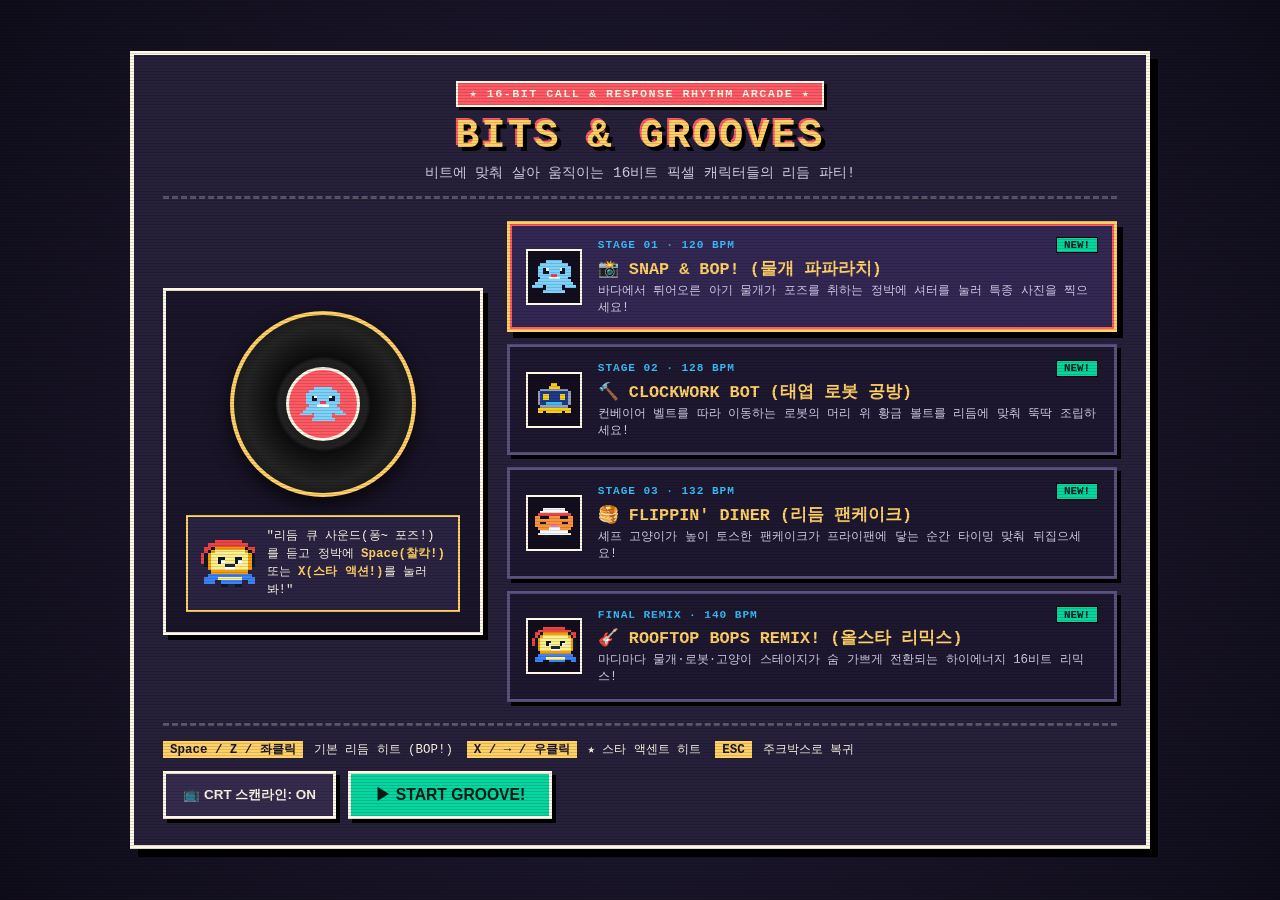
==== index.html @ bccb29a6 "Add BITS & GROOVES 16-bit rhythm game and GitHub Pages auto-deploy" ====
<!DOCTYPE html>
<html lang="ko">
<head>
  <meta charset="UTF-8" />
  <meta name="viewport" content="width=device-width, initial-scale=1.0" />
  <title>BITS &amp; GROOVES — 16-Bit Rhythm Arcade</title>
  <link rel="stylesheet" href="./static/style.css" />
</head>
<body class="crt-active">
  <!-- 전체 화면 16비트 픽셀 아트 캔버스 -->
  <canvas id="rhythmCanvas"></canvas>

  <!-- 1. 레트로 LP 주크박스 스테이지 선택 화면 -->
  <div id="jukeboxScreen" class="jukebox-overlay">
    <div class="arcade-cabinet">
      <header class="cabinet-marquee">
        <div class="pixel-tag">★ 16-BIT CALL &amp; RESPONSE RHYTHM ARCADE ★</div>
        <h1 class="logo-text">BITS &amp; GROOVES</h1>
        <p class="logo-sub">비트에 맞춰 살아 움직이는 16비트 픽셀 캐릭터들의 리듬 파티!</p>
      </header>

      <div class="jukebox-body">
        <div class="turntable-panel">
          <div class="vinyl-disc" id="vinylDisc">
            <div class="vinyl-grooves"></div>
            <div class="vinyl-label" id="vinylLabel">
              <img id="vinylIcon" src="./assets/sprites/stage_seal.png" alt="Stage" />
            </div>
          </div>
          <div class="dj-mascot-box">
            <img src="./assets/sprites/dj_bopper.png" alt="DJ Bopper" class="dj-sprite" />
            <div class="dj-speech" id="djSpeech">
              "리듬 큐 사운드(퐁~ 포즈!)를 듣고 정박에 <b>Space(찰칵!)</b> 또는 <b>X(스타 액션!)</b>를 눌러봐!"
            </div>
          </div>
        </div>

        <div class="stage-list-panel">
          <div class="cartridge-card selected" data-stage="seal">
            <img src="./assets/sprites/stage_seal.png" alt="Seal" />
            <div class="cart-info">
              <div class="cart-top">
                <span class="stage-num">STAGE 01 · 120 BPM</span>
                <span class="best-badge" id="best_seal">NEW!</span>
              </div>
              <h3>📸 SNAP &amp; BOP! (물개 파파라치)</h3>
              <p>바다에서 튀어오른 아기 물개가 포즈를 취하는 정박에 셔터를 눌러 특종 사진을 찍으세요!</p>
            </div>
          </div>

          <div class="cartridge-card" data-stage="bot">
            <img src="./assets/sprites/stage_bot.png" alt="Bot" />
            <div class="cart-info">
              <div class="cart-top">
                <span class="stage-num">STAGE 02 · 128 BPM</span>
                <span class="best-badge" id="best_bot">NEW!</span>
              </div>
              <h3>🔨 CLOCKWORK BOT (태엽 로봇 공방)</h3>
              <p>컨베이어 벨트를 따라 이동하는 로봇의 머리 위 황금 볼트를 리듬에 맞춰 뚝딱 조립하세요!</p>
            </div>
          </div>

          <div class="cartridge-card" data-stage="cat">
            <img src="./assets/sprites/stage_cat.png" alt="Cat" />
            <div class="cart-info">
              <div class="cart-top">
                <span class="stage-num">STAGE 03 · 132 BPM</span>
                <span class="best-badge" id="best_cat">NEW!</span>
              </div>
              <h3>🥞 FLIPPIN' DINER (리듬 팬케이크)</h3>
              <p>셰프 고양이가 높이 토스한 팬케이크가 프라이팬에 닿는 순간 타이밍 맞춰 뒤집으세요!</p>
            </div>
          </div>

          <div class="cartridge-card remix-card" data-stage="remix">
            <img src="./assets/sprites/dj_bopper.png" alt="Remix" />
            <div class="cart-info">
              <div class="cart-top">
                <span class="stage-num">FINAL REMIX · 140 BPM</span>
                <span class="best-badge" id="best_remix">NEW!</span>
              </div>
              <h3>🎸 ROOFTOP BOPS REMIX! (올스타 리믹스)</h3>
              <p>마디마다 물개·로봇·고양이 스테이지가 숨 가쁘게 전환되는 하이에너지 16비트 리믹스!</p>
            </div>
          </div>
        </div>
      </div>

      <footer class="cabinet-footer">
        <div class="controls-pill">
          <span><b>Space / Z / 좌클릭</b> 기본 리듬 히트 (BOP!)</span>
          <span><b>X / → / 우클릭</b> ★ 스타 액센트 히트</span>
          <span><b>ESC</b> 주크박스로 복귀</span>
        </div>
        <div class="footer-btns">
          <button id="crtToggleBtn" class="btn-pixel-sub" type="button">📺 CRT 스캔라인: ON</button>
          <button id="playStageBtn" class="btn-pixel-main" type="button">▶ START GROOVE!</button>
        </div>
      </footer>
    </div>
  </div>

  <!-- 2. 인게임 상단 레트로 HUD -->
  <div id="inGameHud" class="ingame-hud hidden">
    <div class="hud-left-box">
      <button id="backToMenuBtn" class="hud-pixel-btn" type="button">◀ JUKEBOX [ESC]</button>
      <div class="song-banner">
        <strong id="hudSongTitle">SNAP &amp; BOP!</strong>
        <span id="hudBpmTag">120 BPM</span>
      </div>
    </div>

    <div class="hud-center-box">
      <div class="groove-meter-wrap">
        <span class="groove-label">GROOVE METER</span>
        <div class="groove-bar-track">
          <div id="grooveBarFill" class="groove-bar-fill" style="width: 50%"></div>
        </div>
      </div>
    </div>

    <div class="hud-right-box">
      <div class="score-plate">
        <span>SCORE</span>
        <strong id="hudScore">000000</strong>
      </div>
      <div class="combo-plate">
        <span>STREAK</span>
        <strong id="hudStreak">0</strong>
      </div>
      <button id="muteBtn" class="hud-pixel-btn" type="button">🔊</button>
    </div>
  </div>

  <!-- 3. 스테이지 결과(Results) 성적표 모달 -->
  <div id="resultModal" class="jukebox-overlay hidden">
    <div class="result-card">
      <div class="pixel-tag">★ STAGE CLEAR REPORT ★</div>
      <h2 id="resStageTitle">SNAP &amp; BOP!</h2>

      <div class="rank-seal-row">
        <div id="resRankBadge" class="rank-emblem">S</div>
        <div class="res-comment-box">
          <h3 id="resHeadline">SUPERB GROOVE!!</h3>
          <p id="resComment">박자 감각이 완벽해요! 모든 물개들이 당신의 카메라 앞에서 춤을 췄습니다!</p>
        </div>
      </div>

      <div class="res-stats-grid">
        <div class="r-stat"><span>최종 스코어</span><b id="resScore">12,400</b></div>
        <div class="r-stat"><span>정확도 (Accuracy)</span><b id="resAccuracy">96.4%</b></div>
        <div class="r-stat"><span>최대 콤보</span><b id="resMaxCombo">28</b></div>
        <div class="r-stat"><span>BOP! / GOOD / MISS</span><b id="resBreakdown">24 / 2 / 0</b></div>
      </div>

      <div class="res-actions">
        <button id="retryStageBtn" class="btn-pixel-main" type="button">🔄 다시 플레이</button>
        <button id="returnJukeboxBtn" class="btn-pixel-sub" type="button">💿 다른 스테이지 선택</button>
      </div>
    </div>
  </div>

  <script src="./static/music.js"></script>
  <script src="./static/game.js"></script>
</body>
</html>
---- static/style.css ----
:root {
  --ink: #191528;
  --panel: #26203a;
  --cream: #fff8e7;
  --yellow: #ffd166;
  --coral: #ff5964;
  --mint: #06d6a0;
  --cyan: #38bdf8;
}

* {
  box-sizing: border-box;
  margin: 0;
  padding: 0;
  user-select: none;
}

body {
  font-family: "Pretendard", "Courier New", monospace, sans-serif;
  background-color: var(--ink);
  color: var(--cream);
  width: 100vw;
  height: 100vh;
  overflow: hidden;
}

/* 16비트 브라운관 CRT 스캔라인 효과 */
body.crt-active::after {
  content: "";
  position: fixed;
  inset: 0;
  pointer-events: none;
  z-index: 90;
  background: repeating-linear-gradient(
    0deg,
    rgba(0, 0, 0, 0.14) 0px,
    rgba(0, 0, 0, 0.14) 1px,
    transparent 1px,
    transparent 3px
  );
}

.hidden {
  display: none !important;
}

#rhythmCanvas {
  position: fixed;
  inset: 0;
  width: 100vw;
  height: 100vh;
  display: block;
  image-rendering: pixelated;
  z-index: 1;
}

.jukebox-overlay {
  position: fixed;
  inset: 0;
  z-index: 40;
  background: radial-gradient(circle at center, rgba(38, 32, 58, 0.92), rgba(15, 12, 26, 0.98));
  display: flex;
  align-items: center;
  justify-content: center;
  padding: 1.25rem;
}

.arcade-cabinet {
  max-width: 1020px;
  width: 100%;
  background: var(--panel);
  border: 4px solid var(--cream);
  box-shadow: 8px 8px 0px #000000;
  padding: 1.6rem 1.8rem;
  display: flex;
  flex-direction: column;
  gap: 1.35rem;
}

.cabinet-marquee {
  text-align: center;
  border-bottom: 3px dashed rgba(255, 248, 231, 0.25);
  padding-bottom: 0.9rem;
}

.pixel-tag {
  display: inline-block;
  background: var(--coral);
  color: var(--cream);
  font-size: 0.74rem;
  font-weight: 900;
  letter-spacing: 0.12em;
  padding: 0.22rem 0.7rem;
  border: 2px solid var(--cream);
  box-shadow: 3px 3px 0 #000;
  margin-bottom: 0.45rem;
}

.logo-text {
  font-size: 2.5rem;
  font-weight: 900;
  color: var(--yellow);
  text-shadow: 4px 4px 0 #000, -2px -2px 0 var(--coral);
  letter-spacing: 0.06em;
}

.logo-sub {
  font-size: 0.9rem;
  color: #d8d0e5;
  margin-top: 0.25rem;
}

.jukebox-body {
  display: grid;
  grid-template-columns: 320px 1fr;
  gap: 1.5rem;
  align-items: center;
}

@media (max-width: 860px) {
  .jukebox-body {
    grid-template-columns: 1fr;
  }
}

/* 좌측 바이닐 턴테이블 & DJ BOPPER */
.turntable-panel {
  background: #1a1529;
  border: 3px solid var(--cream);
  box-shadow: 5px 5px 0 #000;
  padding: 1.25rem;
  display: flex;
  flex-direction: column;
  align-items: center;
  gap: 1.1rem;
}

.vinyl-disc {
  width: 186px;
  height: 186px;
  border-radius: 50%;
  background: radial-gradient(
    circle,
    #111 0%,
    #222 35%,
    #0d0d0d 38%,
    #242424 62%,
    #0a0a0a 100%
  );
  border: 4px solid var(--yellow);
  box-shadow: 0 8px 20px rgba(0, 0, 0, 0.7);
  display: flex;
  align-items: center;
  justify-content: center;
  animation: spinVinyl 5.5s linear infinite;
}

@keyframes spinVinyl {
  from { transform: rotate(0deg); }
  to { transform: rotate(360deg); }
}

.vinyl-label {
  width: 74px;
  height: 74px;
  border-radius: 50%;
  background: var(--coral);
  border: 3px solid var(--cream);
  display: flex;
  align-items: center;
  justify-content: center;
}

.vinyl-label img {
  width: 46px;
  image-rendering: pixelated;
}

.dj-mascot-box {
  display: flex;
  align-items: center;
  gap: 0.75rem;
  background: #2b2342;
  border: 2px solid var(--yellow);
  padding: 0.65rem 0.8rem;
  width: 100%;
}

.dj-sprite {
  width: 54px;
  image-rendering: pixelated;
  animation: bopBounce 0.5s infinite alternate ease-in-out;
}

@keyframes bopBounce {
  from { transform: translateY(0) scale(1, 1); }
  to { transform: translateY(-5px) scale(1.05, 0.95); }
}

.dj-speech {
  font-size: 0.78rem;
  line-height: 1.45;
  color: var(--cream);
}

.dj-speech b {
  color: var(--yellow);
}

/* 우측 스테이지 카트리지 카드 */
.stage-list-panel {
  display: flex;
  flex-direction: column;
  gap: 0.75rem;
}

.cartridge-card {
  background: #1d172f;
  border: 3px solid #5c527f;
  box-shadow: 4px 4px 0 #000;
  padding: 0.8rem 1rem;
  display: flex;
  align-items: center;
  gap: 1rem;
  cursor: pointer;
  transition: transform 0.12s ease, border-color 0.12s ease, background-color 0.12s ease;
}

.cartridge-card:hover {
  transform: translateX(4px);
  border-color: var(--cyan);
}

.cartridge-card.selected {
  background: #332854;
  border-color: var(--yellow);
  box-shadow: 6px 6px 0 #000, inset 0 0 0 2px var(--coral);
}

.cartridge-card img {
  width: 56px;
  height: 56px;
  object-fit: contain;
  image-rendering: pixelated;
  background: #120e1e;
  border: 2px solid var(--cream);
  padding: 4px;
}

.cart-info {
  flex: 1;
}

.cart-top {
  display: flex;
  justify-content: space-between;
  align-items: center;
  margin-bottom: 0.2rem;
}

.stage-num {
  font-size: 0.7rem;
  font-weight: 900;
  color: var(--cyan);
  letter-spacing: 0.08em;
}

.best-badge {
  background: var(--mint);
  color: #091e18;
  font-size: 0.68rem;
  font-weight: 900;
  padding: 0.08rem 0.45rem;
  border: 1px solid #000;
}

.cartridge-card h3 {
  font-size: 1.05rem;
  color: var(--yellow);
  margin-bottom: 0.2rem;
}

.cartridge-card p {
  font-size: 0.78rem;
  color: #d6cee8;
  line-height: 1.35;
}

.cabinet-footer {
  display: flex;
  justify-content: space-between;
  align-items: center;
  flex-wrap: wrap;
  gap: 0.85rem;
  border-top: 3px dashed rgba(255, 248, 231, 0.25);
  padding-top: 0.9rem;
}

.controls-pill {
  display: flex;
  flex-wrap: wrap;
  gap: 0.85rem;
  font-size: 0.78rem;
}

.controls-pill b {
  background: var(--yellow);
  color: #191528;
  padding: 0.1rem 0.45rem;
  font-weight: 900;
  margin-right: 0.2rem;
}

.footer-btns {
  display: flex;
  gap: 0.75rem;
}

.btn-pixel-main {
  background: var(--mint);
  color: #081c15;
  border: 3px solid var(--cream);
  box-shadow: 4px 4px 0 #000;
  padding: 0.65rem 1.5rem;
  font-size: 0.98rem;
  font-weight: 900;
  cursor: pointer;
}

.btn-pixel-main:hover {
  transform: translate(-2px, -2px);
  box-shadow: 6px 6px 0 #000;
}

.btn-pixel-sub {
  background: #352c4d;
  color: var(--cream);
  border: 3px solid var(--cream);
  box-shadow: 4px 4px 0 #000;
  padding: 0.65rem 1.1rem;
  font-size: 0.84rem;
  font-weight: 800;
  cursor: pointer;
}

/* 인게임 HUD */
.ingame-hud {
  position: fixed;
  top: 14px;
  left: 18px;
  right: 18px;
  z-index: 20;
  display: flex;
  justify-content: space-between;
  align-items: center;
  pointer-events: none;
}

.ingame-hud button {
  pointer-events: auto;
}

.hud-left-box,
.hud-right-box {
  display: flex;
  align-items: center;
  gap: 0.65rem;
}

.hud-pixel-btn {
  background: var(--panel);
  color: var(--cream);
  border: 3px solid var(--cream);
  box-shadow: 3px 3px 0 #000;
  padding: 0.45rem 0.8rem;
  font-size: 0.78rem;
  font-weight: 900;
  cursor: pointer;
}

.song-banner {
  background: var(--panel);
  border: 3px solid var(--yellow);
  box-shadow: 3px 3px 0 #000;
  padding: 0.35rem 0.85rem;
  display: flex;
  align-items: center;
  gap: 0.6rem;
}

.song-banner strong {
  color: var(--yellow);
  font-size: 0.9rem;
}

.song-banner span {
  background: var(--coral);
  color: #fff;
  font-size: 0.7rem;
  font-weight: 900;
  padding: 0.1rem 0.4rem;
}

.groove-meter-wrap {
  background: var(--panel);
  border: 3px solid var(--cream);
  box-shadow: 3px 3px 0 #000;
  padding: 0.35rem 0.9rem;
  display: flex;
  align-items: center;
  gap: 0.65rem;
}

.groove-label {
  font-size: 0.72rem;
  font-weight: 900;
  color: var(--yellow);
}

.groove-bar-track {
  width: 210px;
  height: 14px;
  background: #120e1e;
  border: 2px solid var(--cream);
  overflow: hidden;
}

.groove-bar-fill {
  height: 100%;
  background: linear-gradient(90deg, var(--coral), var(--yellow), var(--mint));
  transition: width 0.15s ease;
}

.score-plate,
.combo-plate {
  background: var(--panel);
  border: 3px solid var(--cream);
  box-shadow: 3px 3px 0 #000;
  padding: 0.3rem 0.75rem;
  display: flex;
  flex-direction: column;
  align-items: center;
}

.score-plate span,
.combo-plate span {
  font-size: 0.62rem;
  color: var(--cyan);
  font-weight: 900;
}

.score-plate strong,
.combo-plate strong {
  font-size: 1rem;
  color: var(--yellow);
  font-variant-numeric: tabular-nums;
}

/* 결과 리포트 모달 */
.result-card {
  max-width: 620px;
  width: 100%;
  background: var(--panel);
  border: 4px solid var(--cream);
  box-shadow: 8px 8px 0 #000;
  padding: 2rem;
  text-align: center;
}

.result-card h2 {
  font-size: 1.65rem;
  color: var(--yellow);
  margin-bottom: 1.2rem;
}

.rank-seal-row {
  display: flex;
  align-items: center;
  gap: 1.2rem;
  background: #1a1529;
  border: 3px solid var(--yellow);
  padding: 1.1rem;
  margin-bottom: 1.2rem;
  text-align: left;
}

.rank-emblem {
  width: 82px;
  height: 82px;
  background: var(--coral);
  border: 4px solid var(--cream);
  box-shadow: 4px 4px 0 #000;
  display: flex;
  align-items: center;
  justify-content: center;
  font-size: 2.8rem;
  font-weight: 900;
  color: var(--yellow);
  flex-shrink: 0;
}

.res-comment-box h3 {
  font-size: 1.2rem;
  color: var(--mint);
  margin-bottom: 0.25rem;
}

.res-comment-box p {
  font-size: 0.85rem;
  color: var(--cream);
  line-height: 1.45;
}

.res-stats-grid {
  display: grid;
  grid-template-columns: 1fr 1fr;
  gap: 0.75rem;
  margin-bottom: 1.5rem;
}

.r-stat {
  background: #1d172f;
  border: 2px solid #5c527f;
  padding: 0.65rem;
  display: flex;
  flex-direction: column;
  gap: 0.2rem;
}

.r-stat span {
  font-size: 0.72rem;
  color: var(--cyan);
}

.r-stat b {
  font-size: 1.15rem;
  color: var(--yellow);
}

.res-actions {
  display: flex;
  justify-content: center;
  gap: 1rem;
}
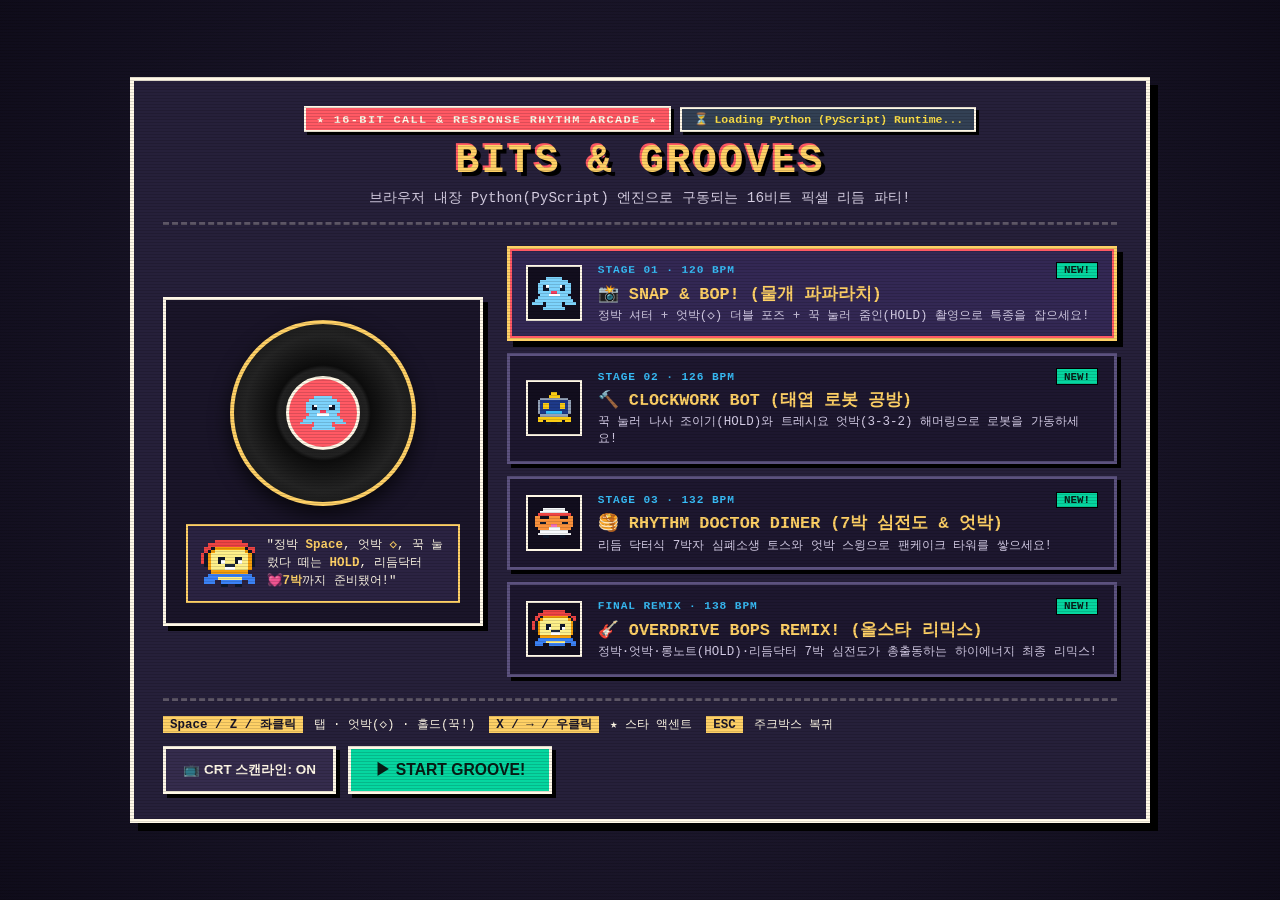
==== commit 0c1646f8: "Refactor rhythm game to run Python directly in browser via PyScript and clean up unused files" ====
--- a/index.html
+++ b/index.html
@@ -3,8 +3,10 @@
 <head>
   <meta charset="UTF-8" />
   <meta name="viewport" content="width=device-width, initial-scale=1.0" />
-  <title>BITS &amp; GROOVES — 16-Bit Rhythm Arcade</title>
+  <title>BITS &amp; GROOVES — PyScript 16-Bit Rhythm Arcade</title>
   <link rel="stylesheet" href="./static/style.css" />
+  <!-- PyScript (WebAssembly Python Runtime) -->
+  <script type="module" src="https://pyscript.net/releases/2024.1.1/core.js"></script>
 </head>
 <body class="crt-active">
   <!-- 전체 화면 16비트 픽셀 아트 캔버스 -->
@@ -14,9 +16,12 @@
   <div id="jukeboxScreen" class="jukebox-overlay">
     <div class="arcade-cabinet">
       <header class="cabinet-marquee">
-        <div class="pixel-tag">★ 16-BIT CALL &amp; RESPONSE RHYTHM ARCADE ★</div>
+        <div class="marquee-badges">
+          <span class="pixel-tag">★ 16-BIT CALL &amp; RESPONSE RHYTHM ARCADE ★</span>
+          <span id="pyStatusBadge" class="py-badge">⏳ Loading Python (PyScript) Runtime...</span>
+        </div>
         <h1 class="logo-text">BITS &amp; GROOVES</h1>
-        <p class="logo-sub">비트에 맞춰 살아 움직이는 16비트 픽셀 캐릭터들의 리듬 파티!</p>
+        <p class="logo-sub">브라우저 내장 Python(PyScript) 엔진으로 구동되는 16비트 픽셀 리듬 파티!</p>
       </header>
 
       <div class="jukebox-body">
@@ -30,7 +35,7 @@
           <div class="dj-mascot-box">
             <img src="./assets/sprites/dj_bopper.png" alt="DJ Bopper" class="dj-sprite" />
             <div class="dj-speech" id="djSpeech">
-              "리듬 큐 사운드(퐁~ 포즈!)를 듣고 정박에 <b>Space(찰칵!)</b> 또는 <b>X(스타 액션!)</b>를 눌러봐!"
+              "정박 <b>Space</b>, 엇박 <b>◇</b>, 꾹 눌렀다 떼는 <b>HOLD</b>, 리듬닥터 <b>💓7박</b>까지 준비됐어!"
             </div>
           </div>
         </div>
@@ -44,7 +49,7 @@
                 <span class="best-badge" id="best_seal">NEW!</span>
               </div>
               <h3>📸 SNAP &amp; BOP! (물개 파파라치)</h3>
-              <p>바다에서 튀어오른 아기 물개가 포즈를 취하는 정박에 셔터를 눌러 특종 사진을 찍으세요!</p>
+              <p>정박 셔터 + 엇박(◇) 더블 포즈 + 꾹 눌러 줌인(HOLD) 촬영으로 특종을 잡으세요!</p>
             </div>
           </div>
 
@@ -52,11 +57,11 @@
             <img src="./assets/sprites/stage_bot.png" alt="Bot" />
             <div class="cart-info">
               <div class="cart-top">
-                <span class="stage-num">STAGE 02 · 128 BPM</span>
+                <span class="stage-num">STAGE 02 · 126 BPM</span>
                 <span class="best-badge" id="best_bot">NEW!</span>
               </div>
               <h3>🔨 CLOCKWORK BOT (태엽 로봇 공방)</h3>
-              <p>컨베이어 벨트를 따라 이동하는 로봇의 머리 위 황금 볼트를 리듬에 맞춰 뚝딱 조립하세요!</p>
+              <p>꾹 눌러 나사 조이기(HOLD)와 트레시요 엇박(3-3-2) 해머링으로 로봇을 가동하세요!</p>
             </div>
           </div>
 
@@ -67,8 +72,8 @@
                 <span class="stage-num">STAGE 03 · 132 BPM</span>
                 <span class="best-badge" id="best_cat">NEW!</span>
               </div>
-              <h3>🥞 FLIPPIN' DINER (리듬 팬케이크)</h3>
-              <p>셰프 고양이가 높이 토스한 팬케이크가 프라이팬에 닿는 순간 타이밍 맞춰 뒤집으세요!</p>
+              <h3>🥞 RHYTHM DOCTOR DINER (7박 심전도 &amp; 엇박)</h3>
+              <p>리듬 닥터식 7박자 심폐소생 토스와 엇박 스윙으로 팬케이크 타워를 쌓으세요!</p>
             </div>
           </div>
 
@@ -76,11 +81,11 @@
             <img src="./assets/sprites/dj_bopper.png" alt="Remix" />
             <div class="cart-info">
               <div class="cart-top">
-                <span class="stage-num">FINAL REMIX · 140 BPM</span>
+                <span class="stage-num">FINAL REMIX · 138 BPM</span>
                 <span class="best-badge" id="best_remix">NEW!</span>
               </div>
-              <h3>🎸 ROOFTOP BOPS REMIX! (올스타 리믹스)</h3>
-              <p>마디마다 물개·로봇·고양이 스테이지가 숨 가쁘게 전환되는 하이에너지 16비트 리믹스!</p>
+              <h3>🎸 OVERDRIVE BOPS REMIX! (올스타 리믹스)</h3>
+              <p>정박·엇박·롱노트(HOLD)·리듬닥터 7박 심전도가 총출동하는 하이에너지 최종 리믹스!</p>
             </div>
           </div>
         </div>
@@ -88,9 +93,9 @@
 
       <footer class="cabinet-footer">
         <div class="controls-pill">
-          <span><b>Space / Z / 좌클릭</b> 기본 리듬 히트 (BOP!)</span>
-          <span><b>X / → / 우클릭</b> ★ 스타 액센트 히트</span>
-          <span><b>ESC</b> 주크박스로 복귀</span>
+          <span><b>Space / Z / 좌클릭</b> 탭 · 엇박(◇) · 홀드(꾹!)</span>
+          <span><b>X / → / 우클릭</b> ★ 스타 액센트</span>
+          <span><b>ESC</b> 주크박스 복귀</span>
         </div>
         <div class="footer-btns">
           <button id="crtToggleBtn" class="btn-pixel-sub" type="button">📺 CRT 스캔라인: ON</button>
@@ -135,14 +140,14 @@
   <!-- 3. 스테이지 결과(Results) 성적표 모달 -->
   <div id="resultModal" class="jukebox-overlay hidden">
     <div class="result-card">
-      <div class="pixel-tag">★ STAGE CLEAR REPORT ★</div>
+      <div class="pixel-tag">★ PYSCRIPT STAGE CLEAR REPORT ★</div>
       <h2 id="resStageTitle">SNAP &amp; BOP!</h2>
 
       <div class="rank-seal-row">
         <div id="resRankBadge" class="rank-emblem">S</div>
         <div class="res-comment-box">
           <h3 id="resHeadline">SUPERB GROOVE!!</h3>
-          <p id="resComment">박자 감각이 완벽해요! 모든 물개들이 당신의 카메라 앞에서 춤을 췄습니다!</p>
+          <p id="resComment">박자 감각이 완벽해요!</p>
         </div>
       </div>
 
@@ -160,7 +165,9 @@
     </div>
   </div>
 
+  <!-- 오디오 & 캔버스 렌더러 + PyScript Python 엔진 -->
   <script src="./static/music.js"></script>
   <script src="./static/game.js"></script>
+  <script type="py" src="./rhythm_engine.py"></script>
 </body>
 </html>
--- a/static/style.css
+++ b/static/style.css
@@ -83,6 +83,15 @@
   padding-bottom: 0.9rem;
 }
 
+.marquee-badges {
+  display: flex;
+  justify-content: center;
+  align-items: center;
+  gap: 0.6rem;
+  flex-wrap: wrap;
+  margin-bottom: 0.45rem;
+}
+
 .pixel-tag {
   display: inline-block;
   background: var(--coral);
@@ -93,7 +102,22 @@
   padding: 0.22rem 0.7rem;
   border: 2px solid var(--cream);
   box-shadow: 3px 3px 0 #000;
-  margin-bottom: 0.45rem;
+}
+
+.py-badge {
+  display: inline-block;
+  background: #334155;
+  color: #fde047;
+  font-size: 0.72rem;
+  font-weight: 900;
+  padding: 0.22rem 0.7rem;
+  border: 2px solid var(--cream);
+  box-shadow: 3px 3px 0 #000;
+}
+
+.py-badge.ready {
+  background: #065f46;
+  color: #6ee7b7;
 }
 
 .logo-text {
